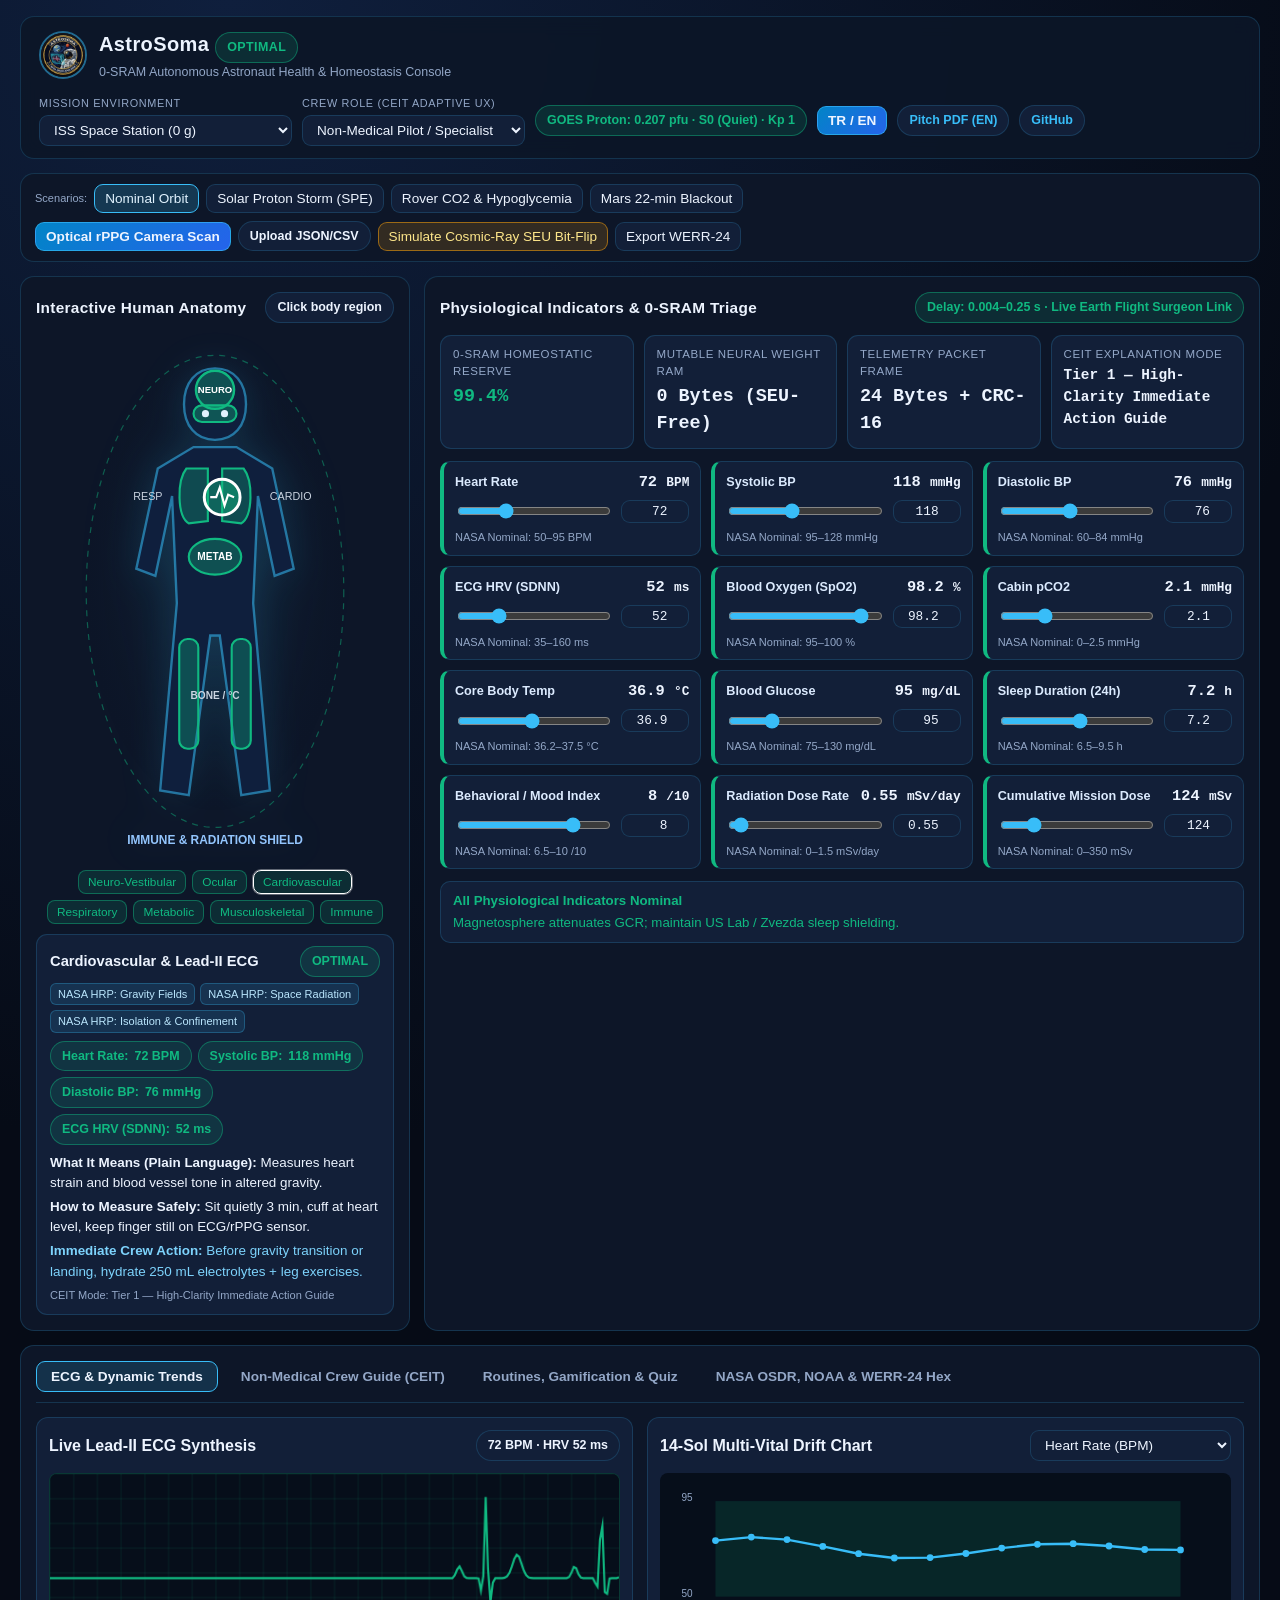
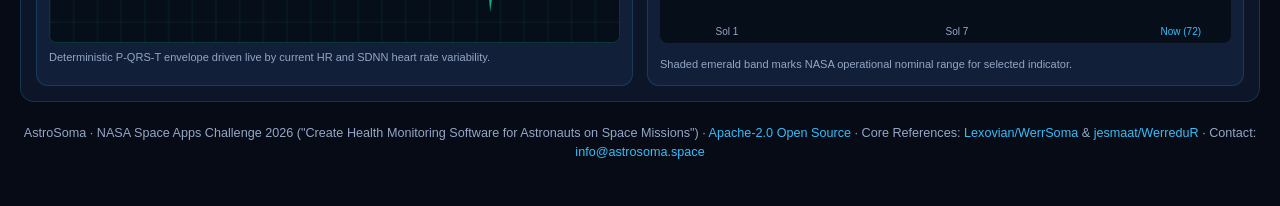
==== index.html @ 0d8e9eee "Implement AstroSoma 0-SRAM health console, WERR-24 parity, CEIT UX, PDFs & CI" ====
<!DOCTYPE html>
<html lang="en">
<head>
  <meta charset="utf-8">
  <meta name="viewport" content="width=device-width, initial-scale=1.0">
  <title>AstroSoma — Autonomous Astronaut Health Monitoring Console</title>
  <meta name="description" content="Open-source zero-SRAM astronaut health monitoring software for ISS, Orion, Lunar Base, Rover, and Mars missions. Built for NASA Space Apps Challenge 2026.">
  <link rel="icon" type="image/png" href="/assets/favicon.png">
  <link rel="manifest" href="/manifest.webmanifest">
  <link rel="stylesheet" href="/assets/css/styles.css">
</head>
<body>
  <div class="container">
    <!-- Top Mission Command Bar -->
    <header class="topbar">
      <div class="brand">
        <img src="/assets/astrosoma_mission_patch.jpg" alt="AstroSoma Mission Patch">
        <div>
          <h1>AstroSoma <span id="missionBadge" class="pill status-optimal">OPTIMAL</span></h1>
          <div class="brand-sub" id="brandSub">0-SRAM Autonomous Astronaut Health &amp; Homeostasis Console</div>
        </div>
      </div>

      <div class="controls-row">
        <div class="control-group">
          <label for="envSelect" id="lblEnv">Mission Environment</label>
          <select id="envSelect">
            <option value="station">ISS Space Station (0 g)</option>
            <option value="spacecraft">Orion Spacecraft (Transit)</option>
            <option value="rover">Pressurized Surface Rover</option>
            <option value="lunar_base">Artemis Lunar Base (0.165 g)</option>
            <option value="mars_transit">Mars Transit &amp; Habitat (22m delay)</option>
          </select>
        </div>

        <div class="control-group">
          <label for="roleSelect" id="lblRole">Crew Role (CEIT Adaptive UX)</label>
          <select id="roleSelect">
            <option value="non_medical_pilot">Non-Medical Pilot / Specialist</option>
            <option value="flight_engineer">EVA / Flight Engineer</option>
            <option value="flight_surgeon_liaison">Crew Medical Officer / Liaison</option>
          </select>
        </div>

        <span id="noaaHeaderChip" class="pill" title="NOAA GOES >=10 MeV Solar Proton Flux">NOAA SWPC: Loading...</span>
        <button id="langToggle" type="button" class="btn-primary">TR / EN</button>
        <a id="deckLink" href="/docs/AstroSoma_Presentation_EN.pdf" target="_blank" rel="noopener" class="pill">Pitch PDF</a>
        <a href="https://github.com/Lexovian/astrosoma" target="_blank" rel="noopener" class="pill">GitHub</a>
      </div>
    </header>

    <!-- Scenario & Multi-Modal Inputs Bar -->
    <section class="scenario-bar" aria-label="Mission Scenarios and Multi-Modal Inputs">
      <div class="scenario-buttons">
        <span class="vital-range-hint" id="lblScenarios">Scenarios:</span>
        <button type="button" class="scenario-btn active" data-scenario="nominal" id="scNominal">Nominal Orbit</button>
        <button type="button" class="scenario-btn" data-scenario="solar_storm" id="scStorm">Solar Proton Storm (SPE)</button>
        <button type="button" class="scenario-btn" data-scenario="rover_hypoxia_co2" id="scRover">Rover CO2 &amp; Hypoglycemia</button>
        <button type="button" class="scenario-btn" data-scenario="mars_blackout" id="scMars">Mars 22-min Blackout</button>
      </div>
      <div class="tool-buttons">
        <button type="button" id="btnCameraRppg" class="btn-primary">Optical rPPG Camera Scan</button>
        <label class="pill" style="cursor:pointer;">
          <span id="lblUploadLog">Upload JSON/CSV</span>
          <input type="file" id="telemetryUpload" accept=".json,.csv" style="display:none;">
        </label>
        <button type="button" id="btnSeuTest" class="btn-warn">Simulate Cosmic-Ray SEU Bit-Flip</button>
        <button type="button" id="btnExportJson">Export WERR-24</button>
      </div>
    </section>

    <!-- Main Cockpit Grid -->
    <main class="cockpit-grid">
      <!-- Interactive Human Anatomy Panel -->
      <section class="panel" aria-labelledby="anatomyHeading">
        <div class="panel-header">
          <h2 class="panel-title" id="anatomyHeading">Interactive Human Anatomy</h2>
          <span class="pill" id="clickHintPill">Click body region</span>
        </div>

        <div class="anatomy-stage">
          <svg id="anatomySvg" class="anatomy-svg" viewBox="0 0 260 440" role="img" aria-label="Interactive Astronaut Anatomy">
            <defs>
              <radialGradient id="auraGrad" cx="50%" cy="45%" r="52%">
                <stop offset="0%" stop-color="#38bdf8" stop-opacity="0.16"/>
                <stop offset="100%" stop-color="#060b16" stop-opacity="0"/>
              </radialGradient>
            </defs>

            <!-- Whole-body Immune & Radiation Shield Halo (clickable) -->
            <g class="body-hotspot" data-region="immune_rad" tabindex="0">
              <ellipse cx="130" cy="215" rx="108" ry="198" fill="url(#auraGrad)" stroke="#38bdf8" stroke-dasharray="5 5" stroke-opacity="0.45" class="hotspot-ring"/>
              <text x="130" y="427" text-anchor="middle" fill="#93c5fd" font-size="10" font-weight="600">IMMUNE &amp; RADIATION SHIELD</text>
            </g>

            <!-- Stylized Clinical Human Figure Silhouette -->
            <path d="M130 28 C146 28 156 40 156 58 C156 76 146 88 130 88 C114 88 104 76 104 58 C104 40 114 28 130 28 Z
                     M112 94 L148 94 L178 112 L196 196 L180 202 L166 135 L162 225 L176 382 L152 386 L134 252 L126 252 L108 386 L84 382 L98 225 L94 135 L80 202 L64 196 L82 112 Z"
                  fill="#0f1f3d" stroke="#38bdf8" stroke-opacity="0.55" stroke-width="2"/>

            <!-- Region 1: Neuro / Brain -->
            <g class="body-hotspot" data-region="neuro" tabindex="0">
              <circle cx="130" cy="46" r="16" fill="#10b981" fill-opacity="0.32" stroke="#10b981" stroke-width="2" class="hotspot-ring hotspot-core"/>
              <text x="130" y="49" text-anchor="middle" fill="#fff" font-size="8" font-weight="700">NEURO</text>
            </g>

            <!-- Region 2: Ocular / SANS -->
            <g class="body-hotspot" data-region="ocular" tabindex="0">
              <rect x="112" y="59" width="36" height="14" rx="7" fill="#10b981" fill-opacity="0.35" stroke="#10b981" stroke-width="1.8" class="hotspot-ring hotspot-core"/>
              <circle cx="122" cy="66" r="3" fill="#e0f2fe"/>
              <circle cx="138" cy="66" r="3" fill="#e0f2fe"/>
            </g>

            <!-- Region 3: Respiratory / Lungs -->
            <g class="body-hotspot" data-region="resp" tabindex="0">
              <path d="M106 112 C98 122 98 152 108 158 L124 156 L124 112 Z M154 112 C162 122 162 152 152 158 L136 156 L136 112 Z"
                    fill="#10b981" fill-opacity="0.28" stroke="#10b981" stroke-width="1.8" class="hotspot-ring hotspot-core"/>
              <text x="86" y="138" text-anchor="end" fill="#cbd5e1" font-size="9">RESP</text>
            </g>

            <!-- Region 4: Cardiovascular / Heart -->
            <g class="body-hotspot" data-region="cardio" tabindex="0">
              <circle cx="136" cy="136" r="15" fill="#10b981" fill-opacity="0.45" stroke="#10b981" stroke-width="2.2" class="hotspot-ring hotspot-core"/>
              <path d="M126 136 L131 136 L134 128 L138 143 L141 134 L146 136" fill="none" stroke="#fff" stroke-width="1.8"/>
              <text x="176" y="138" text-anchor="start" fill="#cbd5e1" font-size="9">CARDIO</text>
            </g>

            <!-- Region 5: Metabolic / Glucose & Abdomen -->
            <g class="body-hotspot" data-region="metab" tabindex="0">
              <ellipse cx="130" cy="186" rx="22" ry="15" fill="#10b981" fill-opacity="0.32" stroke="#10b981" stroke-width="1.8" class="hotspot-ring hotspot-core"/>
              <text x="130" y="189" text-anchor="middle" fill="#fff" font-size="8.5" font-weight="700">METAB</text>
            </g>

            <!-- Region 6: Musculoskeletal / Bone & Thermo -->
            <g class="body-hotspot" data-region="musculo" tabindex="0">
              <rect x="100" y="255" width="16" height="92" rx="7" fill="#10b981" fill-opacity="0.3" stroke="#10b981" stroke-width="1.8" class="hotspot-ring hotspot-core"/>
              <rect x="144" y="255" width="16" height="92" rx="7" fill="#10b981" fill-opacity="0.3" stroke="#10b981" stroke-width="1.8" class="hotspot-ring hotspot-core"/>
              <text x="130" y="305" text-anchor="middle" fill="#cbd5e1" font-size="8.5" font-weight="700">BONE / °C</text>
            </g>
          </svg>

          <div class="region-chips" id="regionChips"></div>
          <div class="region-detail-box" id="regionDetailBox"></div>
        </div>
      </section>

      <!-- Live Telemetry & Vital Inputs -->
      <section class="panel" aria-labelledby="telemetryHeading">
        <div class="panel-header">
          <h2 class="panel-title" id="telemetryHeading">Physiological Indicators &amp; 0-SRAM Triage</h2>
          <span class="pill" id="commsDelayPill">Delay: 0.25 s · Live Link</span>
        </div>

        <div class="summary-banner">
          <div class="metric-highlight">
            <div class="k" id="lblWerrReserve">0-SRAM Homeostatic Reserve</div>
            <div class="v" id="valWerrReserve">92.4%</div>
          </div>
          <div class="metric-highlight">
            <div class="k" id="lblWeightRam">Mutable Neural Weight RAM</div>
            <div class="v" id="valWeightRam">0 Bytes (SEU-Free)</div>
          </div>
          <div class="metric-highlight">
            <div class="k" id="lblPacketSize">Telemetry Packet Frame</div>
            <div class="v" id="valPacketSize">24 Bytes + CRC-16</div>
          </div>
          <div class="metric-highlight">
            <div class="k" id="lblZpdTier">CEIT Explanation Mode</div>
            <div class="v" id="valZpdTier" style="font-size:0.9rem;">Tier 2 Coach</div>
          </div>
        </div>

        <div class="vitals-grid" id="vitalsGrid"></div>

        <div class="actions-box" id="actionsBox"></div>
      </section>
    </main>

    <!-- Lower Multi-Tab Workspace -->
    <section class="panel" aria-label="Analytics, Pedagogy, Quests and Data Inspector">
      <div class="tab-bar" role="tablist">
        <button type="button" class="tab-btn active" data-tab="tabCharts" id="btnTabCharts">ECG &amp; Dynamic Trends</button>
        <button type="button" class="tab-btn" data-tab="tabGuide" id="btnTabGuide">Non-Medical Crew Guide (CEIT)</button>
        <button type="button" class="tab-btn" data-tab="tabQuests" id="btnTabQuests">Routines, Gamification &amp; Quiz</button>
        <button type="button" class="tab-btn" data-tab="tabNasaData" id="btnTabNasaData">NASA OSDR, NOAA &amp; WERR-24 Hex</button>
      </div>

      <!-- Tab 1: ECG + 14-Sol Trends -->
      <div class="tab-pane active" id="tabCharts">
        <div class="charts-grid">
          <div class="chart-card">
            <div class="panel-header">
              <strong id="lblEcgTitle">Live Lead-II ECG Synthesis</strong>
              <span class="pill" id="ecgReadoutPill">72 BPM · HRV 52 ms</span>
            </div>
            <canvas id="ecgCanvas" width="600" height="170"></canvas>
            <div class="vital-range-hint" style="margin-top:6px;" id="ecgFootHint">
              Deterministic P-QRS-T envelope driven live by current HR and SDNN heart rate variability.
            </div>
          </div>

          <div class="chart-card">
            <div class="panel-header">
              <strong id="lblTrendTitle">14-Sol Multi-Vital Drift Chart</strong>
              <select id="trendMetricSelect">
                <option value="heart_rate_bpm">Heart Rate (BPM)</option>
                <option value="spo2_pct">SpO2 (%)</option>
                <option value="blood_glucose_mgdl">Blood Glucose (mg/dL)</option>
                <option value="sleep_hours">Sleep Duration (h)</option>
                <option value="dose_rate_msv_day">Radiation Dose (mSv/day)</option>
              </select>
            </div>
            <svg id="trendSvg" viewBox="0 0 540 170" style="width:100%;height:170px;background:#060e1a;border-radius:8px;"></svg>
            <div class="vital-range-hint" style="margin-top:6px;" id="trendFootHint">
              Shaded emerald band marks NASA operational nominal range for selected indicator.
            </div>
          </div>
        </div>
      </div>

      <!-- Tab 2: Non-Medical Crew Guide (CEIT) -->
      <div class="tab-pane" id="tabGuide">
        <div id="ceitGuideContainer"></div>
      </div>

      <!-- Tab 3: Routines, Gamification & Micro-Quiz -->
      <div class="tab-pane" id="tabQuests">
        <div class="quests-grid">
          <div>
            <div class="panel-header">
              <strong id="lblQuestHeader">Mission Routine Prompts &amp; XP</strong>
              <span class="pill status-optimal" id="gamifyRankPill">Rank: Specialist</span>
            </div>
            <div class="vital-range-hint" id="gamifyXpSummary">0 XP · 0/5 daily checks · Streak 3 days</div>
            <div class="xp-bar-wrap"><div class="xp-bar-fill" id="xpBarFill"></div></div>
            <div class="badge-list" id="badgeList"></div>
            <div id="questList" style="margin-top:10px;"></div>
          </div>

          <div>
            <div class="quiz-box" id="quizContainer"></div>
          </div>
        </div>
      </div>

      <!-- Tab 4: NASA OSDR, NOAA & WERR-24 Hex -->
      <div class="tab-pane" id="tabNasaData">
        <div class="data-grid">
          <div>
            <div class="panel-header">
              <strong id="lblWerrHexTitle">WERR-24 24-Byte Telemetry Packet &amp; SEU Fault Log</strong>
              <span class="pill status-optimal" id="crcStatusPill">CRC-16 VALID</span>
            </div>
            <div class="hex-box" id="packetHexBox"></div>
            <div id="packetBreakdown" class="vital-range-hint" style="margin-top:8px;"></div>
            <div id="seuLogBox" class="region-detail-box" style="margin-top:10px;"></div>
          </div>

          <div>
            <div class="panel-header">
              <strong id="lblOsdrTitle">Verified NASA OSDR Studies &amp; NOAA GOES Proton Feed</strong>
              <button type="button" id="btnRefreshLive">Sync Live Feeds</button>
            </div>
            <div id="noaaDetailCard" class="osdr-card" style="margin-bottom:8px;"></div>
            <div class="osdr-list" id="osdrList"></div>
          </div>
        </div>
      </div>
    </section>

    <footer class="site-footer">
      AstroSoma · NASA Space Apps Challenge 2026 ("Create Health Monitoring Software for Astronauts on Space Missions") ·
      <a href="https://github.com/Lexovian/astrosoma" target="_blank" rel="noopener">Apache-2.0 Open Source</a> ·
      Core References: <a href="https://github.com/Lexovian/WerrSoma" target="_blank" rel="noopener">Lexovian/WerrSoma</a> &amp;
      <a href="https://github.com/jesmaat/WerreduR" target="_blank" rel="noopener">jesmaat/WerreduR</a> ·
      Contact: <a href="mailto:info@astrosoma.space">info@astrosoma.space</a>
    </footer>
  </div>

  <!-- Optical Camera rPPG Modal -->
  <div class="modal-backdrop" id="rppgModal" role="dialog" aria-modal="true" aria-labelledby="rppgModalTitle">
    <div class="modal-card">
      <div class="panel-header">
        <h3 id="rppgModalTitle" style="margin:0;">Optical rPPG Vital Scanner</h3>
        <button type="button" id="btnCloseRppg">Close</button>
      </div>
      <p class="vital-range-hint" id="rppgExplain">
        Uses browser camera frames (green-channel PPG brightness delta) to estimate pulse rate safely in-browser, with deterministic optical waveform fallback if no camera is attached.
      </p>
      <div class="rppg-preview">
        <video id="rppgVideo" autoplay muted playsinline></video>
        <div>
          <div class="v" id="rppgReadout" style="font-family:var(--font-mono);font-weight:700;font-size:1.1rem;">Ready</div>
          <div class="vital-range-hint" id="rppgSub">Click Start Scan to sample 4 seconds of optical pulse trace.</div>
        </div>
      </div>
      <div style="display:flex;gap:8px;justify-content:flex-end;">
        <button type="button" id="btnRunRppg" class="btn-primary">Start 4s Scan</button>
        <button type="button" id="btnApplyRppg" disabled>Apply Estimate to Vitals</button>
      </div>
    </div>
  </div>

  <script src="/assets/js/werr24_core.js"></script>
  <script src="/assets/js/app.js"></script>
</body>
</html>
---- assets/css/styles.css ----
:root {
  --bg-deep: #060b16;
  --bg-panel: #0d1628;
  --bg-card: #121f38;
  --bg-card-hover: #172745;
  --border-subtle: rgba(56, 189, 248, 0.18);
  --border-strong: rgba(56, 189, 248, 0.42);
  --text-main: #edf4ff;
  --text-muted: #93a7c7;
  --accent-cyan: #38bdf8;
  --accent-blue: #3b82f6;
  --optimal: #10b981;
  --optimal-bg: rgba(16, 185, 129, 0.14);
  --watch: #f59e0b;
  --watch-bg: rgba(245, 158, 11, 0.15);
  --critical: #ef4444;
  --critical-bg: rgba(239, 68, 68, 0.16);
  --radius: 14px;
  --font-ui: 'Inter', -apple-system, BlinkMacSystemFont, 'Segoe UI', Roboto, sans-serif;
  --font-mono: 'JetBrains Mono', ui-monospace, SFMono-Regular, Menlo, Consolas, monospace;
}

* { box-sizing: border-box; }

html, body {
  margin: 0;
  padding: 0;
  background: radial-gradient(circle at 18% 0%, #0f1f3d 0%, var(--bg-deep) 55%);
  color: var(--text-main);
  font-family: var(--font-ui);
  line-height: 1.5;
  min-height: 100vh;
}

a { color: var(--accent-cyan); text-decoration: none; }
a:hover { text-decoration: underline; }

.container {
  max-width: 1420px;
  margin: 0 auto;
  padding: 16px 20px 44px;
}

/* Top Mission Header */
.topbar {
  display: flex;
  flex-wrap: wrap;
  gap: 14px;
  align-items: center;
  justify-content: space-between;
  background: rgba(13, 22, 40, 0.92);
  border: 1px solid var(--border-subtle);
  border-radius: var(--radius);
  padding: 12px 18px;
  margin-bottom: 14px;
  backdrop-filter: blur(10px);
}

.brand {
  display: flex;
  align-items: center;
  gap: 12px;
}

.brand img {
  width: 48px;
  height: 48px;
  border-radius: 50%;
  border: 2px solid rgba(56, 189, 248, 0.5);
  object-fit: cover;
}

.brand h1 {
  margin: 0;
  font-size: 1.25rem;
  font-weight: 800;
  letter-spacing: 0.02em;
}

.brand-sub {
  font-size: 0.78rem;
  color: var(--text-muted);
}

.controls-row {
  display: flex;
  flex-wrap: wrap;
  gap: 10px;
  align-items: center;
}

.control-group {
  display: flex;
  flex-direction: column;
  gap: 3px;
}

.control-group label {
  font-size: 0.68rem;
  text-transform: uppercase;
  letter-spacing: 0.06em;
  color: var(--text-muted);
}

select, button, input[type="number"] {
  font-family: var(--font-ui);
  font-size: 0.85rem;
  color: var(--text-main);
  background: var(--bg-card);
  border: 1px solid var(--border-subtle);
  border-radius: 9px;
  padding: 6px 10px;
}

button {
  cursor: pointer;
  transition: transform 0.12s ease, border-color 0.15s ease, background 0.15s ease;
}

button:hover {
  border-color: var(--accent-cyan);
  background: var(--bg-card-hover);
}

.btn-primary {
  background: linear-gradient(135deg, #0284c7, #2563eb);
  border-color: rgba(56, 189, 248, 0.65);
  font-weight: 600;
}

.btn-warn {
  background: rgba(245, 158, 11, 0.16);
  border-color: rgba(245, 158, 11, 0.55);
  color: #fde68a;
}

.pill {
  display: inline-flex;
  align-items: center;
  gap: 6px;
  padding: 5px 11px;
  border-radius: 999px;
  font-size: 0.78rem;
  font-weight: 600;
  border: 1px solid var(--border-subtle);
  background: var(--bg-card);
}

.status-optimal { color: var(--optimal); background: var(--optimal-bg); border-color: rgba(16, 185, 129, 0.45); }
.status-watch { color: var(--watch); background: var(--watch-bg); border-color: rgba(245, 158, 11, 0.5); }
.status-critical { color: var(--critical); background: var(--critical-bg); border-color: rgba(239, 68, 68, 0.55); }

/* Scenario Strip */
.scenario-bar {
  display: flex;
  flex-wrap: wrap;
  gap: 8px;
  align-items: center;
  justify-content: space-between;
  background: var(--bg-panel);
  border: 1px solid var(--border-subtle);
  border-radius: var(--radius);
  padding: 10px 14px;
  margin-bottom: 14px;
}

.scenario-buttons, .tool-buttons {
  display: flex;
  flex-wrap: wrap;
  gap: 7px;
  align-items: center;
}

.scenario-btn.active {
  border-color: var(--accent-cyan);
  background: rgba(56, 189, 248, 0.2);
  color: #e0f2fe;
}

/* Main Cockpit Grid */
.cockpit-grid {
  display: grid;
  grid-template-columns: 390px 1fr;
  gap: 14px;
  margin-bottom: 14px;
}

@media (max-width: 1080px) {
  .cockpit-grid { grid-template-columns: 1fr; }
}

.panel {
  background: var(--bg-panel);
  border: 1px solid var(--border-subtle);
  border-radius: var(--radius);
  padding: 15px;
}

.panel-header {
  display: flex;
  justify-content: space-between;
  align-items: center;
  gap: 10px;
  margin-bottom: 12px;
}

.panel-title {
  margin: 0;
  font-size: 0.96rem;
  font-weight: 700;
  letter-spacing: 0.02em;
  display: flex;
  align-items: center;
  gap: 8px;
}

/* Interactive Human Anatomy SVG */
.anatomy-stage {
  display: flex;
  flex-direction: column;
  align-items: center;
  gap: 10px;
}

.anatomy-svg {
  width: 100%;
  max-width: 310px;
  height: auto;
  filter: drop-shadow(0 0 18px rgba(56, 189, 248, 0.14));
}

.body-hotspot {
  cursor: pointer;
  transition: transform 0.15s ease, opacity 0.15s ease;
}

.body-hotspot:hover .hotspot-ring {
  stroke-width: 3.5;
  opacity: 1;
}

.body-hotspot.selected .hotspot-core {
  stroke: #ffffff;
  stroke-width: 2.5;
}

.region-chips {
  display: flex;
  flex-wrap: wrap;
  gap: 6px;
  justify-content: center;
}

.region-chip {
  font-size: 0.74rem;
  padding: 4px 9px;
  border-radius: 8px;
}

.region-chip.selected {
  border-color: #fff;
  box-shadow: 0 0 0 1px rgba(255, 255, 255, 0.35);
}

.region-detail-box {
  width: 100%;
  background: var(--bg-card);
  border: 1px solid var(--border-subtle);
  border-radius: 11px;
  padding: 11px 13px;
  font-size: 0.84rem;
}

.region-detail-box h3 {
  margin: 0 0 6px;
  font-size: 0.92rem;
  display: flex;
  justify-content: space-between;
  align-items: center;
  gap: 8px;
}

.hazard-tags {
  display: flex;
  flex-wrap: wrap;
  gap: 5px;
  margin-bottom: 8px;
}

.hazard-tag {
  font-size: 0.69rem;
  padding: 2px 7px;
  border-radius: 6px;
  background: rgba(56, 189, 248, 0.12);
  color: #bae6fd;
  border: 1px solid rgba(56, 189, 248, 0.28);
}

/* Telemetry & Vitals Grid */
.summary-banner {
  display: grid;
  grid-template-columns: repeat(auto-fit, minmax(175px, 1fr));
  gap: 10px;
  margin-bottom: 12px;
}

.metric-highlight {
  background: var(--bg-card);
  border: 1px solid var(--border-subtle);
  border-radius: 11px;
  padding: 10px 12px;
}

.metric-highlight .k {
  font-size: 0.72rem;
  text-transform: uppercase;
  letter-spacing: 0.05em;
  color: var(--text-muted);
}

.metric-highlight .v {
  font-size: 1.15rem;
  font-weight: 800;
  font-family: var(--font-mono);
  margin-top: 2px;
}

.vitals-grid {
  display: grid;
  grid-template-columns: repeat(auto-fill, minmax(215px, 1fr));
  gap: 10px;
}

.vital-card {
  background: var(--bg-card);
  border: 1px solid var(--border-subtle);
  border-left-width: 4px;
  border-radius: 10px;
  padding: 9px 11px;
  display: flex;
  flex-direction: column;
  gap: 6px;
}

.vital-card.st-optimal { border-left-color: var(--optimal); }
.vital-card.st-watch { border-left-color: var(--watch); }
.vital-card.st-critical { border-left-color: var(--critical); background: rgba(239, 68, 68, 0.08); }

.vital-top {
  display: flex;
  justify-content: space-between;
  align-items: baseline;
  gap: 6px;
}

.vital-name { font-size: 0.79rem; font-weight: 600; color: #dbeafe; }

.vital-readout {
  font-family: var(--font-mono);
  font-size: 0.96rem;
  font-weight: 700;
}

.vital-slider-row {
  display: flex;
  align-items: center;
  gap: 8px;
}

.vital-slider-row input[type="range"] {
  flex: 1;
  accent-color: var(--accent-cyan);
  cursor: pointer;
}

.vital-slider-row input[type="number"] {
  width: 68px;
  padding: 3px 6px;
  font-family: var(--font-mono);
  font-size: 0.8rem;
  text-align: right;
}

.vital-range-hint {
  font-size: 0.69rem;
  color: var(--text-muted);
}

/* Action Advisories */
.actions-box {
  margin-top: 12px;
  display: grid;
  gap: 8px;
}

.action-item {
  padding: 9px 12px;
  border-radius: 10px;
  border: 1px solid var(--border-subtle);
  background: var(--bg-card);
  font-size: 0.83rem;
}

.action-item strong { display: block; margin-bottom: 2px; }

/* Lower Tabbed Studio */
.tab-bar {
  display: flex;
  flex-wrap: wrap;
  gap: 8px;
  border-bottom: 1px solid var(--border-subtle);
  padding-bottom: 10px;
  margin-bottom: 14px;
}

.tab-btn {
  background: transparent;
  border: 1px solid transparent;
  color: var(--text-muted);
  font-weight: 600;
  padding: 7px 14px;
}

.tab-btn.active {
  background: rgba(56, 189, 248, 0.16);
  border-color: var(--accent-cyan);
  color: var(--text-main);
}

.tab-pane { display: none; }
.tab-pane.active { display: block; }

.charts-grid {
  display: grid;
  grid-template-columns: 1fr 1fr;
  gap: 14px;
}

@media (max-width: 900px) {
  .charts-grid { grid-template-columns: 1fr; }
}

.chart-card {
  background: var(--bg-card);
  border: 1px solid var(--border-subtle);
  border-radius: 12px;
  padding: 12px;
}

canvas#ecgCanvas {
  width: 100%;
  height: 170px;
  display: block;
  background: #060e1a;
  border-radius: 8px;
  border: 1px solid rgba(16, 185, 129, 0.25);
}

/* Quests & Quizzes */
.quests-grid {
  display: grid;
  grid-template-columns: 1.2fr 1fr;
  gap: 14px;
}

@media (max-width: 950px) {
  .quests-grid { grid-template-columns: 1fr; }
}

.quest-card {
  background: var(--bg-card);
  border: 1px solid var(--border-subtle);
  border-radius: 10px;
  padding: 10px 12px;
  margin-bottom: 8px;
  display: flex;
  gap: 10px;
  align-items: flex-start;
}

.quest-card input[type="checkbox"] {
  width: 18px;
  height: 18px;
  margin-top: 3px;
  accent-color: var(--optimal);
  cursor: pointer;
}

.xp-bar-wrap {
  height: 10px;
  background: #070d19;
  border-radius: 999px;
  overflow: hidden;
  border: 1px solid var(--border-subtle);
  margin: 8px 0;
}

.xp-bar-fill {
  height: 100%;
  background: linear-gradient(90deg, #10b981, #38bdf8);
  width: 0%;
  transition: width 0.25s ease;
}

.badge-list {
  display: flex;
  flex-wrap: wrap;
  gap: 6px;
  margin-top: 8px;
}

.quiz-box {
  background: var(--bg-card);
  border: 1px solid var(--border-subtle);
  border-radius: 12px;
  padding: 13px;
}

.quiz-option {
  display: block;
  width: 100%;
  text-align: left;
  margin-top: 7px;
  padding: 8px 10px;
}

/* Data / Packet Inspector */
.data-grid {
  display: grid;
  grid-template-columns: 1fr 1fr;
  gap: 14px;
}

@media (max-width: 960px) {
  .data-grid { grid-template-columns: 1fr; }
}

.hex-box {
  font-family: var(--font-mono);
  font-size: 0.85rem;
  background: #060d19;
  border: 1px solid var(--border-strong);
  border-radius: 9px;
  padding: 10px 12px;
  word-break: break-all;
  color: #7dd3fc;
}

.osdr-list {
  display: grid;
  gap: 8px;
  max-height: 310px;
  overflow-y: auto;
}

.osdr-card {
  background: var(--bg-card);
  border: 1px solid var(--border-subtle);
  border-radius: 9px;
  padding: 9px 11px;
  font-size: 0.82rem;
}

/* Modal for Webcam rPPG */
.modal-backdrop {
  position: fixed;
  inset: 0;
  background: rgba(3, 7, 18, 0.78);
  display: none;
  align-items: center;
  justify-content: center;
  z-index: 99;
  padding: 16px;
}

.modal-backdrop.open { display: flex; }

.modal-card {
  background: var(--bg-panel);
  border: 1px solid var(--border-strong);
  border-radius: var(--radius);
  max-width: 520px;
  width: 100%;
  padding: 18px;
}

.rppg-preview {
  display: flex;
  gap: 12px;
  align-items: center;
  margin: 10px 0;
}

.rppg-preview video {
  width: 160px;
  height: 120px;
  background: #040812;
  border-radius: 8px;
  object-fit: cover;
  border: 1px solid var(--border-subtle);
}

footer.site-footer {
  margin-top: 22px;
  text-align: center;
  font-size: 0.79rem;
  color: var(--text-muted);
}
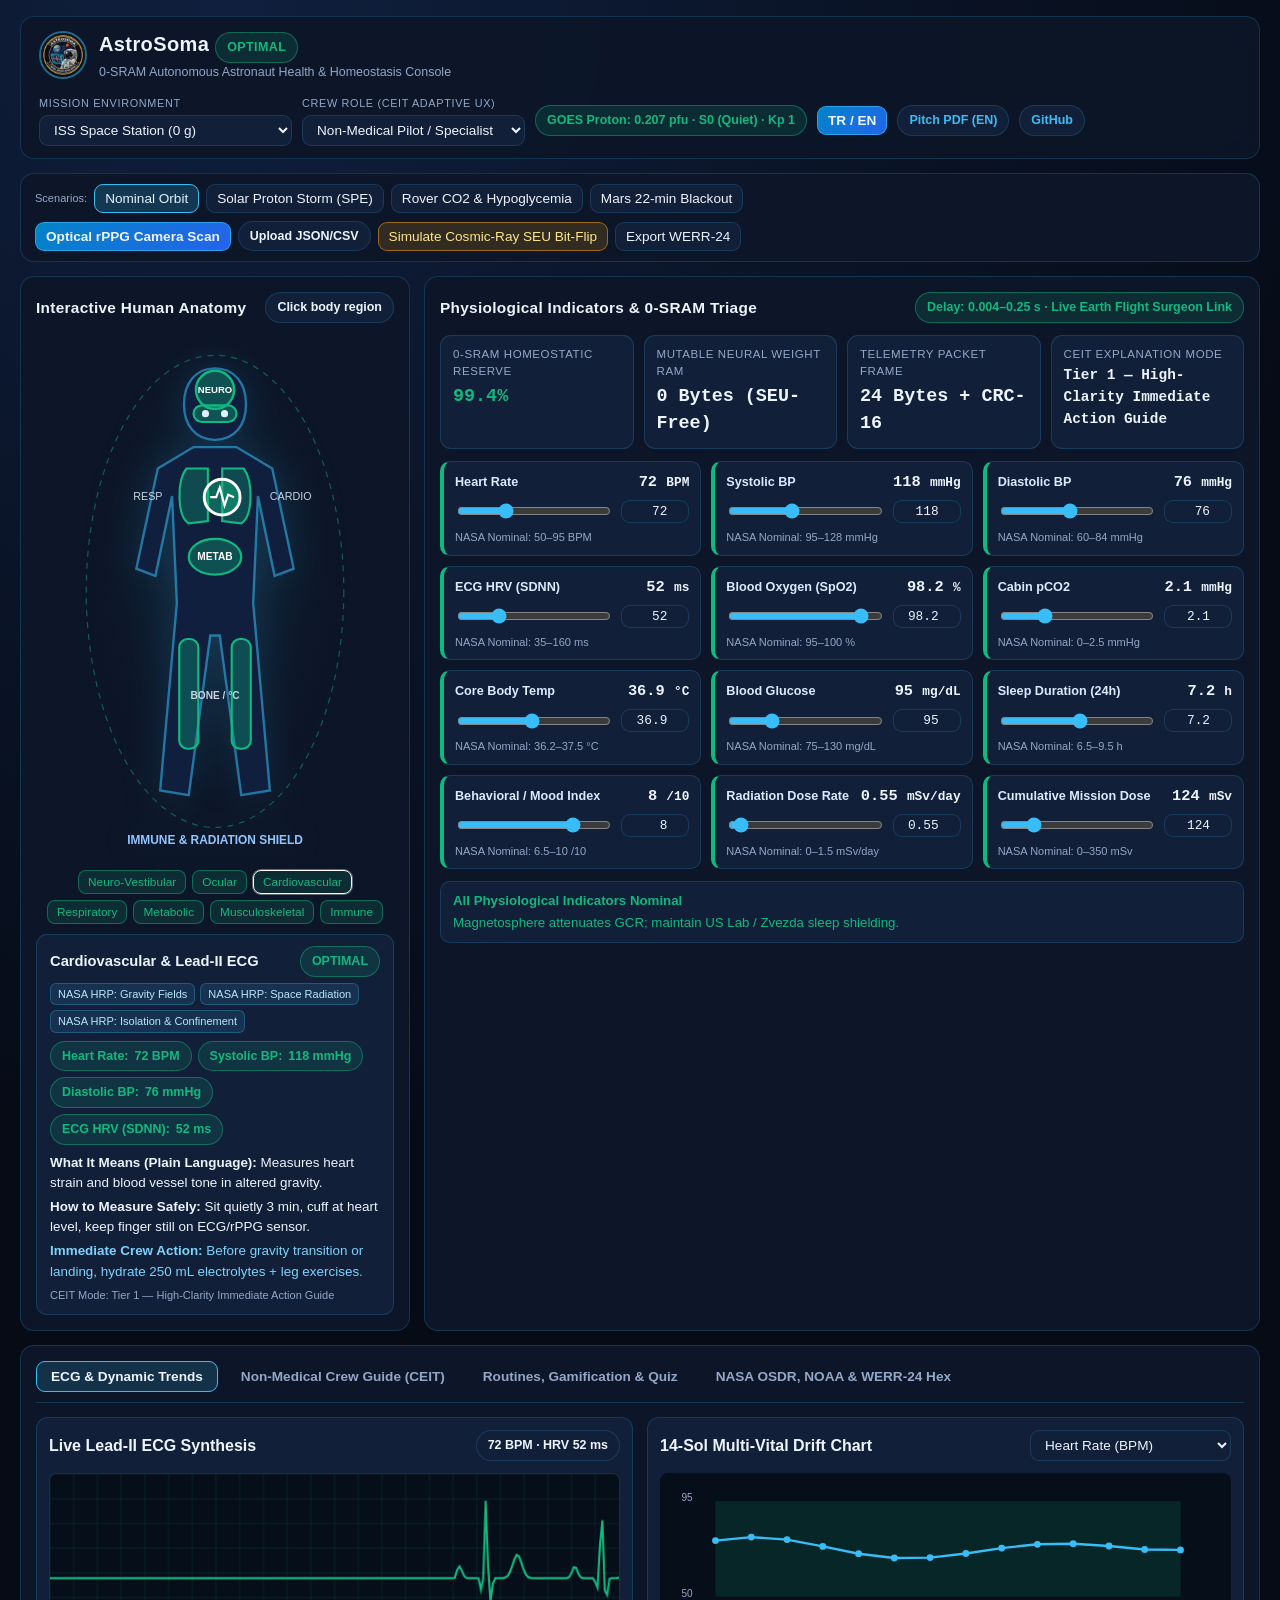
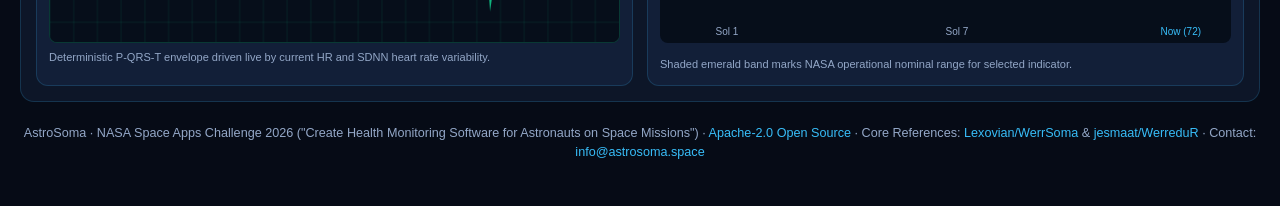
==== commit b0d10db2: "Improve SVG anatomy hotspot hitboxes and silhouette pointer-events" ====
--- a/index.html
+++ b/index.html
@@ -96,7 +96,7 @@
             <!-- Stylized Clinical Human Figure Silhouette -->
             <path d="M130 28 C146 28 156 40 156 58 C156 76 146 88 130 88 C114 88 104 76 104 58 C104 40 114 28 130 28 Z
                      M112 94 L148 94 L178 112 L196 196 L180 202 L166 135 L162 225 L176 382 L152 386 L134 252 L126 252 L108 386 L84 382 L98 225 L94 135 L80 202 L64 196 L82 112 Z"
-                  fill="#0f1f3d" stroke="#38bdf8" stroke-opacity="0.55" stroke-width="2"/>
+                  fill="#0f1f3d" stroke="#38bdf8" stroke-opacity="0.55" stroke-width="2" pointer-events="none"/>
 
             <!-- Region 1: Neuro / Brain -->
             <g class="body-hotspot" data-region="neuro" tabindex="0">
@@ -113,6 +113,7 @@
 
             <!-- Region 3: Respiratory / Lungs -->
             <g class="body-hotspot" data-region="resp" tabindex="0">
+              <rect x="52" y="110" width="76" height="50" rx="8" fill="transparent"/>
               <path d="M106 112 C98 122 98 152 108 158 L124 156 L124 112 Z M154 112 C162 122 162 152 152 158 L136 156 L136 112 Z"
                     fill="#10b981" fill-opacity="0.28" stroke="#10b981" stroke-width="1.8" class="hotspot-ring hotspot-core"/>
               <text x="86" y="138" text-anchor="end" fill="#cbd5e1" font-size="9">RESP</text>
@@ -120,6 +121,7 @@
 
             <!-- Region 4: Cardiovascular / Heart -->
             <g class="body-hotspot" data-region="cardio" tabindex="0">
+              <rect x="120" y="118" width="98" height="36" rx="10" fill="transparent"/>
               <circle cx="136" cy="136" r="15" fill="#10b981" fill-opacity="0.45" stroke="#10b981" stroke-width="2.2" class="hotspot-ring hotspot-core"/>
               <path d="M126 136 L131 136 L134 128 L138 143 L141 134 L146 136" fill="none" stroke="#fff" stroke-width="1.8"/>
               <text x="176" y="138" text-anchor="start" fill="#cbd5e1" font-size="9">CARDIO</text>
@@ -133,6 +135,7 @@
 
             <!-- Region 6: Musculoskeletal / Bone & Thermo -->
             <g class="body-hotspot" data-region="musculo" tabindex="0">
+              <rect x="98" y="254" width="64" height="94" rx="10" fill="transparent"/>
               <rect x="100" y="255" width="16" height="92" rx="7" fill="#10b981" fill-opacity="0.3" stroke="#10b981" stroke-width="1.8" class="hotspot-ring hotspot-core"/>
               <rect x="144" y="255" width="16" height="92" rx="7" fill="#10b981" fill-opacity="0.3" stroke="#10b981" stroke-width="1.8" class="hotspot-ring hotspot-core"/>
               <text x="130" y="305" text-anchor="middle" fill="#cbd5e1" font-size="8.5" font-weight="700">BONE / °C</text>
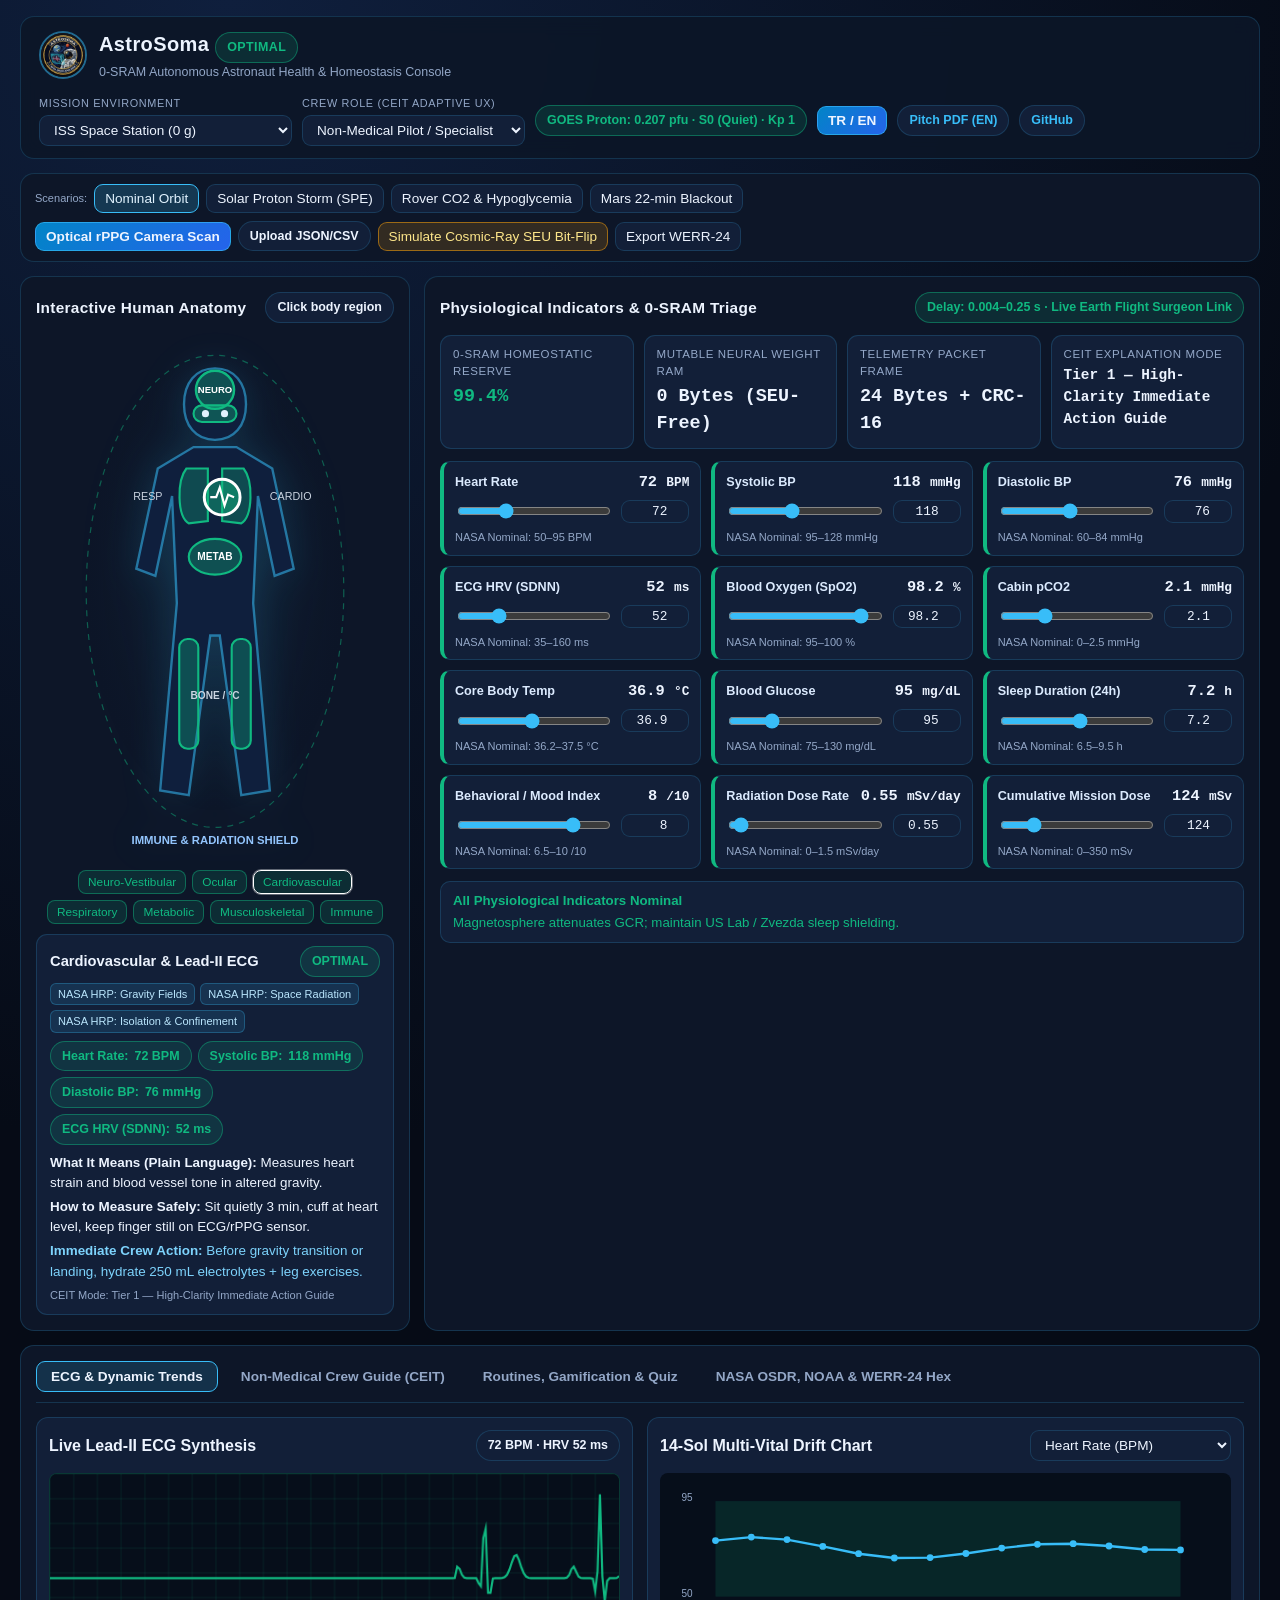
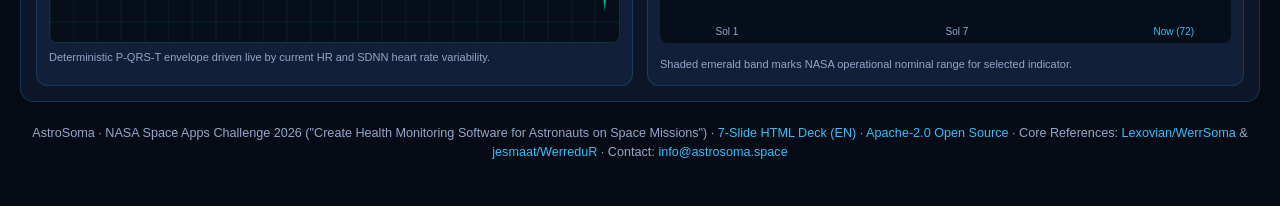
==== commit 32bbb25a: "chore(astrosoma): complete bilingual EN/TR parity, fix 12-vital packet count, add clickable PDF link" ====
--- a/index.html
+++ b/index.html
@@ -5,6 +5,13 @@
   <meta name="viewport" content="width=device-width, initial-scale=1.0">
   <title>AstroSoma — Autonomous Astronaut Health Monitoring Console</title>
   <meta name="description" content="Open-source zero-SRAM astronaut health monitoring software for ISS, Orion, Lunar Base, Rover, and Mars missions. Built for NASA Space Apps Challenge 2026.">
+  <meta property="og:title" content="AstroSoma — Autonomous Astronaut Health Monitoring Console">
+  <meta property="og:description" content="Dual-layer NASA-STD-3001 triage, 24-byte 0-SRAM WERR-24 telemetry, CEIT adaptive crew pedagogy, webcam rPPG & live NOAA/NASA feeds.">
+  <meta property="og:type" content="website">
+  <meta property="og:url" content="https://astrosoma.space/">
+  <meta property="og:image" content="https://astrosoma.space/assets/astrosoma_mission_patch.jpg">
+  <meta name="twitter:card" content="summary_large_image">
+  <link rel="canonical" href="https://astrosoma.space/">
   <link rel="icon" type="image/png" href="/assets/favicon.png">
   <link rel="manifest" href="/manifest.webmanifest">
   <link rel="stylesheet" href="/assets/css/styles.css">
@@ -90,7 +97,7 @@
             <!-- Whole-body Immune & Radiation Shield Halo (clickable) -->
             <g class="body-hotspot" data-region="immune_rad" tabindex="0">
               <ellipse cx="130" cy="215" rx="108" ry="198" fill="url(#auraGrad)" stroke="#38bdf8" stroke-dasharray="5 5" stroke-opacity="0.45" class="hotspot-ring"/>
-              <text x="130" y="427" text-anchor="middle" fill="#93c5fd" font-size="10" font-weight="600">IMMUNE &amp; RADIATION SHIELD</text>
+              <text id="svgLblImmune" x="130" y="427" text-anchor="middle" fill="#93c5fd" font-size="9.5" font-weight="600">IMMUNE &amp; RADIATION SHIELD</text>
             </g>
 
             <!-- Stylized Clinical Human Figure Silhouette -->
@@ -101,7 +108,7 @@
             <!-- Region 1: Neuro / Brain -->
             <g class="body-hotspot" data-region="neuro" tabindex="0">
               <circle cx="130" cy="46" r="16" fill="#10b981" fill-opacity="0.32" stroke="#10b981" stroke-width="2" class="hotspot-ring hotspot-core"/>
-              <text x="130" y="49" text-anchor="middle" fill="#fff" font-size="8" font-weight="700">NEURO</text>
+              <text id="svgLblNeuro" x="130" y="49" text-anchor="middle" fill="#fff" font-size="8" font-weight="700">NEURO</text>
             </g>
 
             <!-- Region 2: Ocular / SANS -->
@@ -116,7 +123,7 @@
               <rect x="52" y="110" width="76" height="50" rx="8" fill="transparent"/>
               <path d="M106 112 C98 122 98 152 108 158 L124 156 L124 112 Z M154 112 C162 122 162 152 152 158 L136 156 L136 112 Z"
                     fill="#10b981" fill-opacity="0.28" stroke="#10b981" stroke-width="1.8" class="hotspot-ring hotspot-core"/>
-              <text x="86" y="138" text-anchor="end" fill="#cbd5e1" font-size="9">RESP</text>
+              <text id="svgLblResp" x="86" y="138" text-anchor="end" fill="#cbd5e1" font-size="9">RESP</text>
             </g>
 
             <!-- Region 4: Cardiovascular / Heart -->
@@ -124,13 +131,13 @@
               <rect x="120" y="118" width="98" height="36" rx="10" fill="transparent"/>
               <circle cx="136" cy="136" r="15" fill="#10b981" fill-opacity="0.45" stroke="#10b981" stroke-width="2.2" class="hotspot-ring hotspot-core"/>
               <path d="M126 136 L131 136 L134 128 L138 143 L141 134 L146 136" fill="none" stroke="#fff" stroke-width="1.8"/>
-              <text x="176" y="138" text-anchor="start" fill="#cbd5e1" font-size="9">CARDIO</text>
+              <text id="svgLblCardio" x="176" y="138" text-anchor="start" fill="#cbd5e1" font-size="9">CARDIO</text>
             </g>
 
             <!-- Region 5: Metabolic / Glucose & Abdomen -->
             <g class="body-hotspot" data-region="metab" tabindex="0">
               <ellipse cx="130" cy="186" rx="22" ry="15" fill="#10b981" fill-opacity="0.32" stroke="#10b981" stroke-width="1.8" class="hotspot-ring hotspot-core"/>
-              <text x="130" y="189" text-anchor="middle" fill="#fff" font-size="8.5" font-weight="700">METAB</text>
+              <text id="svgLblMetab" x="130" y="189" text-anchor="middle" fill="#fff" font-size="8.5" font-weight="700">METAB</text>
             </g>
 
             <!-- Region 6: Musculoskeletal / Bone & Thermo -->
@@ -138,7 +145,7 @@
               <rect x="98" y="254" width="64" height="94" rx="10" fill="transparent"/>
               <rect x="100" y="255" width="16" height="92" rx="7" fill="#10b981" fill-opacity="0.3" stroke="#10b981" stroke-width="1.8" class="hotspot-ring hotspot-core"/>
               <rect x="144" y="255" width="16" height="92" rx="7" fill="#10b981" fill-opacity="0.3" stroke="#10b981" stroke-width="1.8" class="hotspot-ring hotspot-core"/>
-              <text x="130" y="305" text-anchor="middle" fill="#cbd5e1" font-size="8.5" font-weight="700">BONE / °C</text>
+              <text id="svgLblMusculo" x="130" y="305" text-anchor="middle" fill="#cbd5e1" font-size="8.5" font-weight="700">BONE / °C</text>
             </g>
           </svg>
 
@@ -272,11 +279,12 @@
     </section>
 
     <footer class="site-footer">
-      AstroSoma · NASA Space Apps Challenge 2026 ("Create Health Monitoring Software for Astronauts on Space Missions") ·
-      <a href="https://github.com/Lexovian/astrosoma" target="_blank" rel="noopener">Apache-2.0 Open Source</a> ·
-      Core References: <a href="https://github.com/Lexovian/WerrSoma" target="_blank" rel="noopener">Lexovian/WerrSoma</a> &amp;
+      <span id="footerPrefix">AstroSoma · NASA Space Apps Challenge 2026 ("Create Health Monitoring Software for Astronauts on Space Missions")</span> ·
+      <a id="footerSlidesLink" href="/demo/slides_en.html" target="_blank" rel="noopener">7-Slide HTML Deck</a> ·
+      <a id="footerArchLink" href="https://github.com/Lexovian/astrosoma" target="_blank" rel="noopener">Apache-2.0 Open Source</a> ·
+      <span id="footerRefsLbl">Core References</span>: <a href="https://github.com/Lexovian/WerrSoma" target="_blank" rel="noopener">Lexovian/WerrSoma</a> &amp;
       <a href="https://github.com/jesmaat/WerreduR" target="_blank" rel="noopener">jesmaat/WerreduR</a> ·
-      Contact: <a href="mailto:info@astrosoma.space">info@astrosoma.space</a>
+      <span id="footerContactLbl">Contact</span>: <a href="mailto:info@astrosoma.space">info@astrosoma.space</a>
     </footer>
   </div>
 
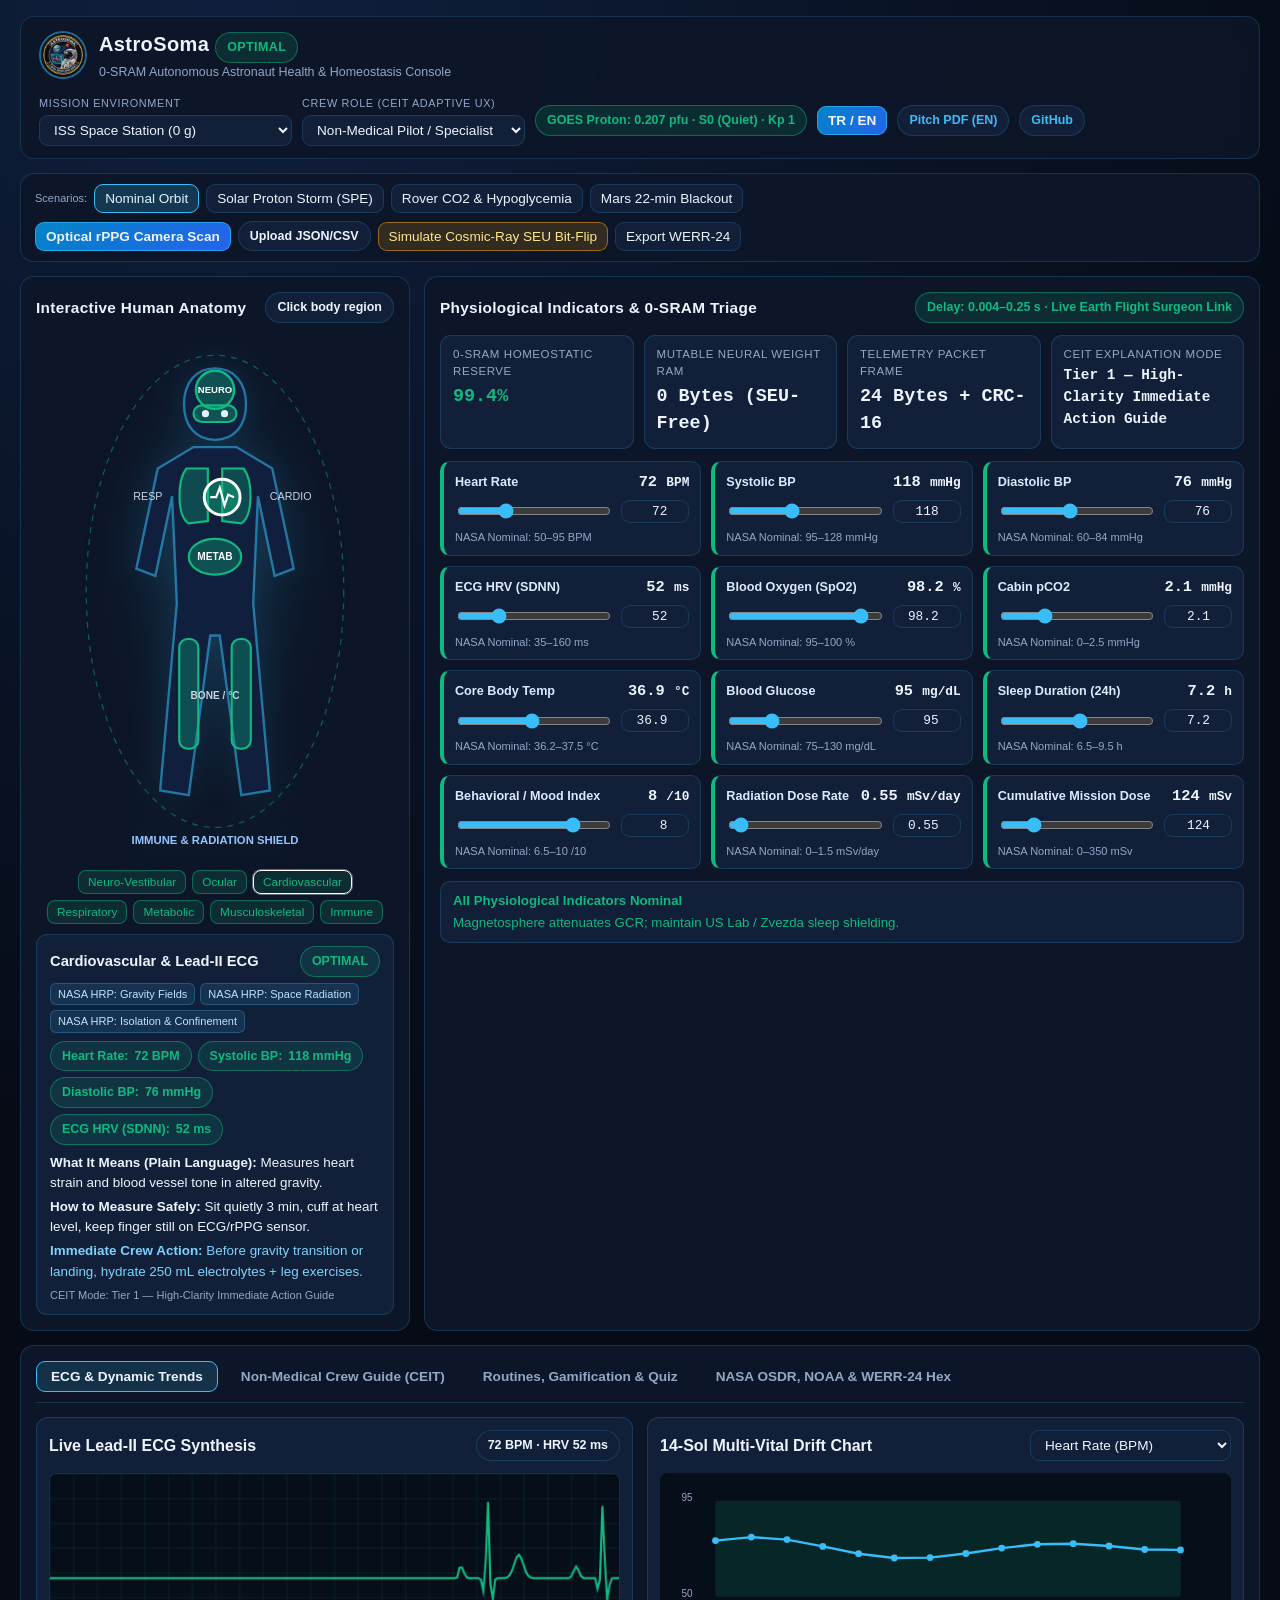
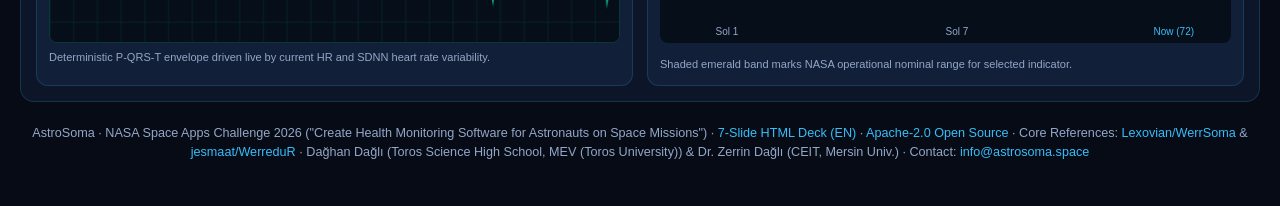
==== commit f2913738: "Restore Daghan Dagli Toros Science High School affiliation and JS/CSS cache-busters" ====
--- a/index.html
+++ b/index.html
@@ -14,7 +14,7 @@
   <link rel="canonical" href="https://astrosoma.space/">
   <link rel="icon" type="image/png" href="/assets/favicon.png">
   <link rel="manifest" href="/manifest.webmanifest">
-  <link rel="stylesheet" href="/assets/css/styles.css">
+  <link rel="stylesheet" href="/assets/css/styles.css?v=20261115b">
 </head>
 <body>
   <div class="container">
@@ -284,6 +284,7 @@
       <a id="footerArchLink" href="https://github.com/Lexovian/astrosoma" target="_blank" rel="noopener">Apache-2.0 Open Source</a> ·
       <span id="footerRefsLbl">Core References</span>: <a href="https://github.com/Lexovian/WerrSoma" target="_blank" rel="noopener">Lexovian/WerrSoma</a> &amp;
       <a href="https://github.com/jesmaat/WerreduR" target="_blank" rel="noopener">jesmaat/WerreduR</a> ·
+      <span id="footerTeamLbl">Dağhan Dağlı (Toros Science High School, MEV (Toros University)) &amp; Dr. Zerrin Dağlı (CEIT, Mersin Univ.)</span> ·
       <span id="footerContactLbl">Contact</span>: <a href="mailto:info@astrosoma.space">info@astrosoma.space</a>
     </footer>
   </div>
@@ -312,7 +313,7 @@
     </div>
   </div>
 
-  <script src="/assets/js/werr24_core.js"></script>
-  <script src="/assets/js/app.js"></script>
+  <script src="/assets/js/werr24_core.js?v=20261115b"></script>
+  <script src="/assets/js/app.js?v=20261115b"></script>
 </body>
 </html>
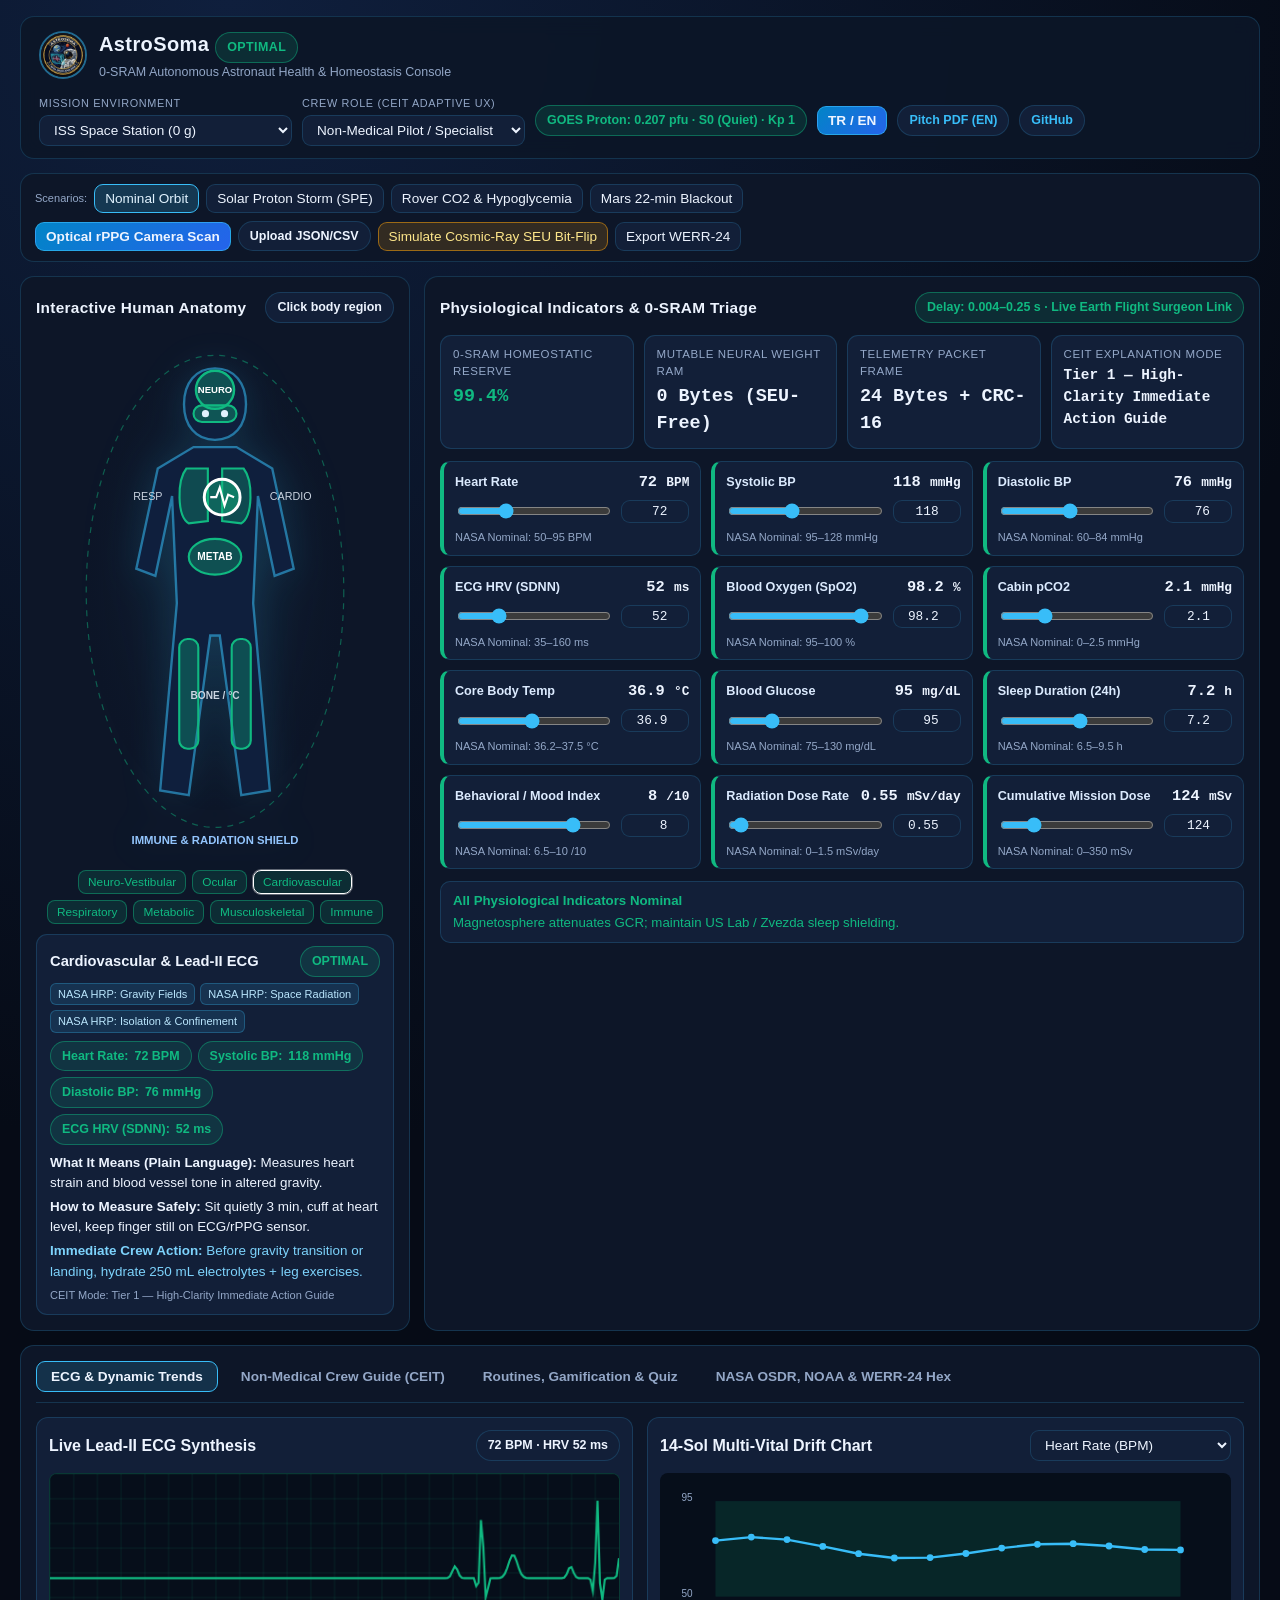
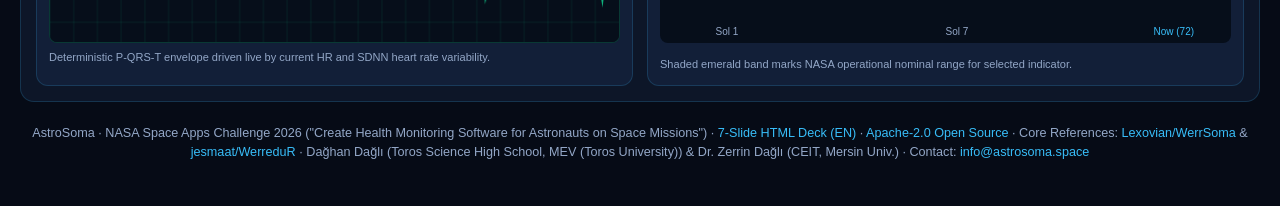
==== commit aafe1743: "Bump region-chip >=40px on mobile & cache-bust CSS v=20261115c" ====
--- a/index.html
+++ b/index.html
@@ -14,7 +14,7 @@
   <link rel="canonical" href="https://astrosoma.space/">
   <link rel="icon" type="image/png" href="/assets/favicon.png">
   <link rel="manifest" href="/manifest.webmanifest">
-  <link rel="stylesheet" href="/assets/css/styles.css?v=20261115b">
+  <link rel="stylesheet" href="/assets/css/styles.css?v=20261115c">
 </head>
 <body>
   <div class="container">
--- a/assets/css/styles.css
+++ b/assets/css/styles.css
@@ -606,3 +606,22 @@
   font-size: 0.79rem;
   color: var(--text-muted);
 }
+
+@media (max-width: 640px) {
+  .app-shell { padding: 10px 10px 32px; }
+  button, select, .tab-btn, .region-chip {
+    min-height: 40px;
+    padding: 8px 12px;
+  }
+  .region-chip { font-size: 0.78rem; }
+  .pill { font-size: 0.76rem; padding: 6px 11px; }
+  input[type="range"] { min-height: 36px; }
+  .rppg-preview {
+    flex-direction: column;
+    align-items: stretch;
+  }
+  .rppg-preview video {
+    width: 100%;
+    height: 180px;
+  }
+}
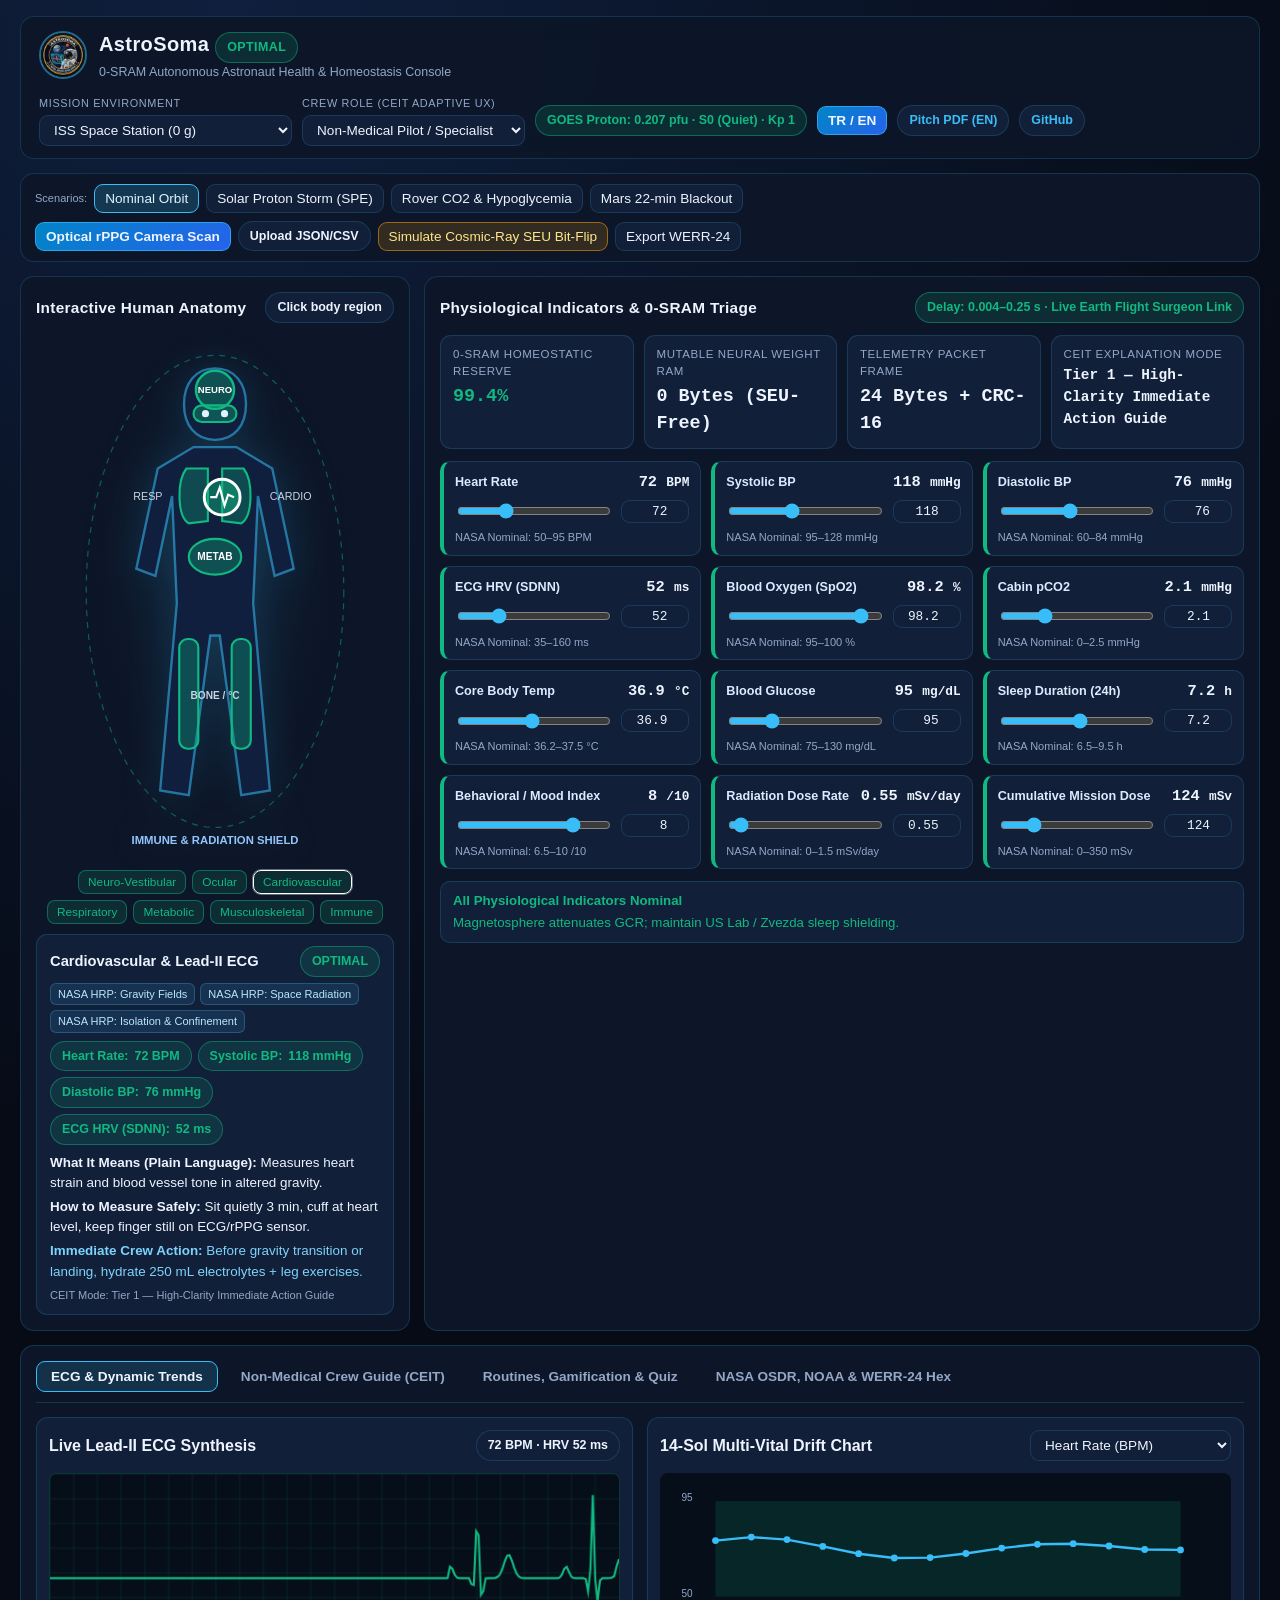
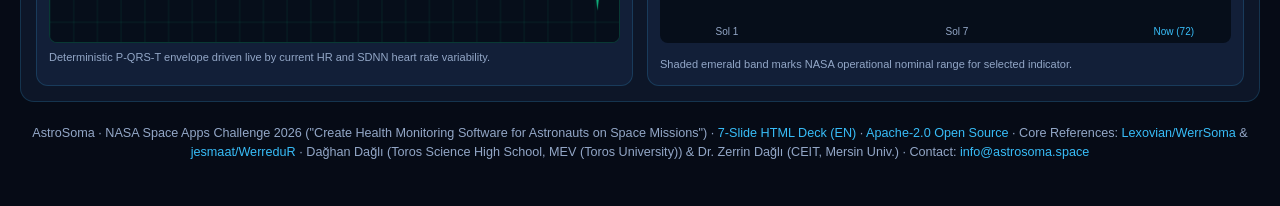
==== commit 6a4f48ea: "chore: bump styles.css cache-buster to 20261115e for Cloudflare edge" ====
--- a/index.html
+++ b/index.html
@@ -14,7 +14,7 @@
   <link rel="canonical" href="https://astrosoma.space/">
   <link rel="icon" type="image/png" href="/assets/favicon.png">
   <link rel="manifest" href="/manifest.webmanifest">
-  <link rel="stylesheet" href="/assets/css/styles.css?v=20261115c">
+  <link rel="stylesheet" href="/assets/css/styles.css?v=20261115e">
 </head>
 <body>
   <div class="container">
